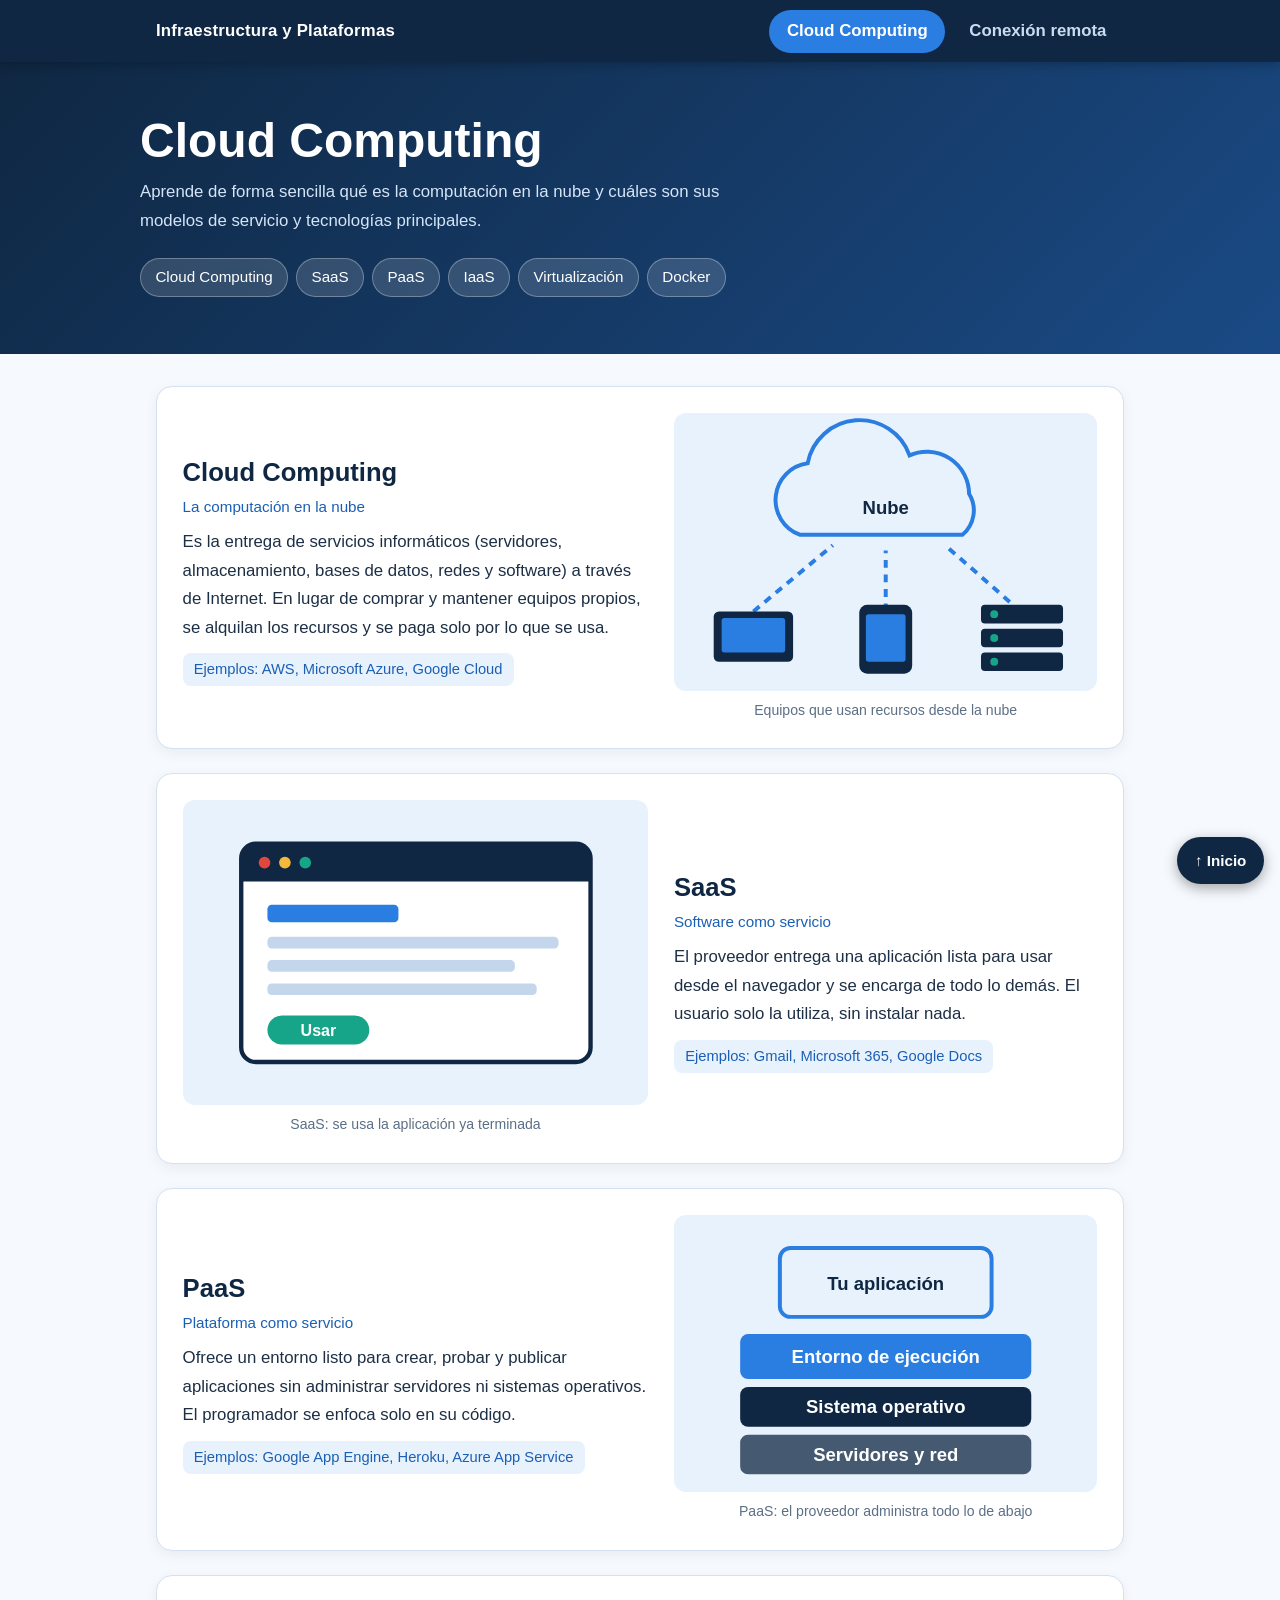
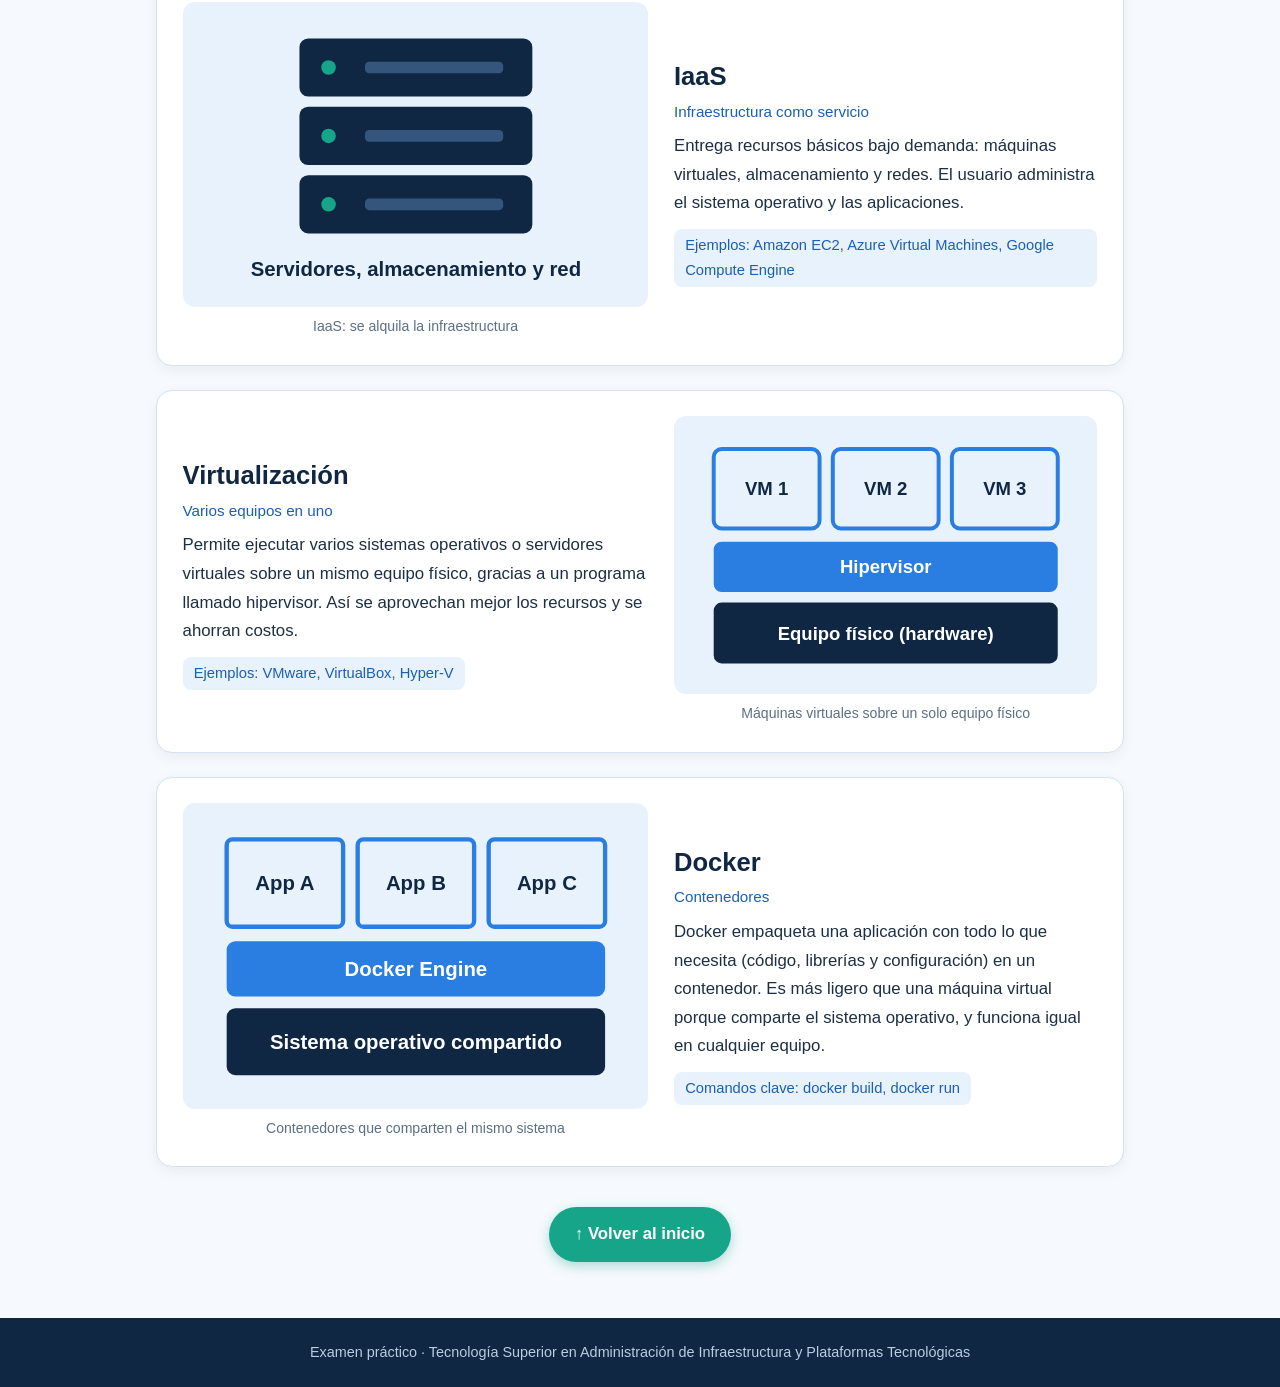
==== index.html @ dad70d34 "Subo los archivos del sitio web." ====
<!DOCTYPE html>
<html lang="es">
<head>
  <meta charset="UTF-8">
  <meta name="viewport" content="width=device-width, initial-scale=1">
  <title>Cloud Computing</title>
  <link rel="stylesheet" href="style.css">
</head>
<body id="inicio">
  <nav class="menu" aria-label="Menú principal">
    <div class="menu-in">
      <span class="marca">Infraestructura y Plataformas</span>
      <ul>
        <li><a class="enlace activo" href="index.html" aria-current="page">Cloud Computing</a></li>
        <li><a class="enlace" href="conexion-remota.html">Conexión remota</a></li>
      </ul>
    </div>
  </nav>

  <header class="hero">
    <div class="hero-in">
      <h1>Cloud Computing</h1>
      <p>Aprende de forma sencilla qué es la computación en la nube y cuáles son sus modelos de servicio y tecnologías principales.</p>
      <ul class="chips">
        <li><a href="#nube">Cloud Computing</a></li>
        <li><a href="#saas">SaaS</a></li>
        <li><a href="#paas">PaaS</a></li>
        <li><a href="#iaas">IaaS</a></li>
        <li><a href="#virtualizacion">Virtualización</a></li>
        <li><a href="#docker">Docker</a></li>
      </ul>
    </div>
  </header>

  <main>
    <section class="tema" id="nube">
      <div class="texto">
        <h2>Cloud Computing <small>La computación en la nube</small></h2>
        <p>Es la entrega de servicios informáticos (servidores, almacenamiento, bases de datos, redes y software) a través de Internet. En lugar de comprar y mantener equipos propios, se alquilan los recursos y se paga solo por lo que se usa.</p>
        <span class="ejemplo">Ejemplos: AWS, Microsoft Azure, Google Cloud</span>
      </div>
      <figure>
        <svg viewBox="0 0 320 210" role="img" aria-label="Laptop, celular y servidor conectados a la nube">
          <path class="l-azul c-blanco" d="M95 92a28 28 0 0 1 6-54 40 40 0 0 1 77-6 32 32 0 0 1 45 29 24 24 0 0 1-5 31z"/>
          <text class="t" x="160" y="76">Nube</text>
          <path class="l-punto" d="M60 150L120 100M160 150V104M262 150L205 100"/>
          <rect class="c-noche" x="30" y="150" width="60" height="38" rx="4"/><rect class="c-azul" x="36" y="155" width="48" height="26" rx="2"/>
          <rect class="c-noche" x="140" y="145" width="40" height="52" rx="6"/><rect class="c-azul" x="145" y="152" width="30" height="36" rx="2"/>
          <rect class="c-noche" x="232" y="145" width="62" height="14" rx="3"/><rect class="c-noche" x="232" y="163" width="62" height="14" rx="3"/><rect class="c-noche" x="232" y="181" width="62" height="14" rx="3"/>
          <circle class="c-menta" cx="242" cy="152" r="3"/><circle class="c-menta" cx="242" cy="170" r="3"/><circle class="c-menta" cx="242" cy="188" r="3"/>
        </svg>
        <figcaption>Equipos que usan recursos desde la nube</figcaption>
      </figure>
    </section>

    <section class="tema" id="saas">
      <div class="texto">
        <h2>SaaS <small>Software como servicio</small></h2>
        <p>El proveedor entrega una aplicación lista para usar desde el navegador y se encarga de todo lo demás. El usuario solo la utiliza, sin instalar nada.</p>
        <span class="ejemplo">Ejemplos: Gmail, Microsoft 365, Google Docs</span>
      </div>
      <figure>
        <svg viewBox="0 0 320 210" role="img" aria-label="Ventana de navegador con una aplicación lista para usar">
          <rect class="l-noche" x="40" y="30" width="240" height="150" rx="10"/>
          <path class="c-noche" d="M40 40a10 10 0 0 1 10-10h220a10 10 0 0 1 10 10v16H40z"/>
          <circle class="c-rojo" cx="56" cy="43" r="4"/><circle cx="70" cy="43" r="4" fill="#f5b83d"/><circle class="c-menta" cx="84" cy="43" r="4"/>
          <rect class="c-azul" x="58" y="72" width="90" height="12" rx="3"/>
          <rect x="58" y="94" width="200" height="8" rx="3" fill="#c3d6ec"/><rect x="58" y="110" width="170" height="8" rx="3" fill="#c3d6ec"/><rect x="58" y="126" width="185" height="8" rx="3" fill="#c3d6ec"/>
          <rect class="c-menta" x="58" y="148" width="70" height="20" rx="10"/>
          <text class="t-b" x="93" y="162" style="font-size:11px">Usar</text>
        </svg>
        <figcaption>SaaS: se usa la aplicación ya terminada</figcaption>
      </figure>
    </section>

    <section class="tema" id="paas">
      <div class="texto">
        <h2>PaaS <small>Plataforma como servicio</small></h2>
        <p>Ofrece un entorno listo para crear, probar y publicar aplicaciones sin administrar servidores ni sistemas operativos. El programador se enfoca solo en su código.</p>
        <span class="ejemplo">Ejemplos: Google App Engine, Heroku, Azure App Service</span>
      </div>
      <figure>
        <svg viewBox="0 0 320 210" role="img" aria-label="Aplicación sobre una plataforma administrada">
          <rect class="l-azul c-blanco" x="80" y="25" width="160" height="52" rx="8"/>
          <text class="t" x="160" y="57">Tu aplicación</text>
          <rect class="c-azul" x="50" y="90" width="220" height="34" rx="6"/><text class="t-b" x="160" y="112">Entorno de ejecución</text>
          <rect class="c-noche" x="50" y="130" width="220" height="30" rx="6"/><text class="t-b" x="160" y="150">Sistema operativo</text>
          <rect class="c-noche" x="50" y="166" width="220" height="30" rx="6" style="opacity:.75"/><text class="t-b" x="160" y="186">Servidores y red</text>
        </svg>
        <figcaption>PaaS: el proveedor administra todo lo de abajo</figcaption>
      </figure>
    </section>

    <section class="tema" id="iaas">
      <div class="texto">
        <h2>IaaS <small>Infraestructura como servicio</small></h2>
        <p>Entrega recursos básicos bajo demanda: máquinas virtuales, almacenamiento y redes. El usuario administra el sistema operativo y las aplicaciones.</p>
        <span class="ejemplo">Ejemplos: Amazon EC2, Azure Virtual Machines, Google Compute Engine</span>
      </div>
      <figure>
        <svg viewBox="0 0 320 210" role="img" aria-label="Servidores de una infraestructura en la nube">
          <g>
            <rect class="c-noche" x="80" y="25" width="160" height="40" rx="6"/><rect class="c-noche" x="80" y="72" width="160" height="40" rx="6"/><rect class="c-noche" x="80" y="119" width="160" height="40" rx="6"/>
            <circle class="c-menta" cx="100" cy="45" r="5"/><circle class="c-menta" cx="100" cy="92" r="5"/><circle class="c-menta" cx="100" cy="139" r="5"/>
            <rect x="125" y="41" width="95" height="8" rx="3" fill="#35557d"/><rect x="125" y="88" width="95" height="8" rx="3" fill="#35557d"/><rect x="125" y="135" width="95" height="8" rx="3" fill="#35557d"/>
          </g>
          <text class="t" x="160" y="188">Servidores, almacenamiento y red</text>
        </svg>
        <figcaption>IaaS: se alquila la infraestructura</figcaption>
      </figure>
    </section>

    <section class="tema" id="virtualizacion">
      <div class="texto">
        <h2>Virtualización <small>Varios equipos en uno</small></h2>
        <p>Permite ejecutar varios sistemas operativos o servidores virtuales sobre un mismo equipo físico, gracias a un programa llamado hipervisor. Así se aprovechan mejor los recursos y se ahorran costos.</p>
        <span class="ejemplo">Ejemplos: VMware, VirtualBox, Hyper-V</span>
      </div>
      <figure>
        <svg viewBox="0 0 320 210" role="img" aria-label="Tres máquinas virtuales sobre un hipervisor y un equipo físico">
          <rect class="l-azul c-blanco" x="30" y="25" width="80" height="60" rx="6"/><text class="t" x="70" y="60">VM 1</text>
          <rect class="l-azul c-blanco" x="120" y="25" width="80" height="60" rx="6"/><text class="t" x="160" y="60">VM 2</text>
          <rect class="l-azul c-blanco" x="210" y="25" width="80" height="60" rx="6"/><text class="t" x="250" y="60">VM 3</text>
          <rect class="c-azul" x="30" y="95" width="260" height="38" rx="6"/><text class="t-b" x="160" y="119">Hipervisor</text>
          <rect class="c-noche" x="30" y="141" width="260" height="46" rx="6"/><text class="t-b" x="160" y="169">Equipo físico (hardware)</text>
        </svg>
        <figcaption>Máquinas virtuales sobre un solo equipo físico</figcaption>
      </figure>
    </section>

    <section class="tema" id="docker">
      <div class="texto">
        <h2>Docker <small>Contenedores</small></h2>
        <p>Docker empaqueta una aplicación con todo lo que necesita (código, librerías y configuración) en un contenedor. Es más ligero que una máquina virtual porque comparte el sistema operativo, y funciona igual en cualquier equipo.</p>
        <span class="ejemplo">Comandos clave: docker build, docker run</span>
      </div>
      <figure>
        <svg viewBox="0 0 320 210" role="img" aria-label="Tres contenedores sobre Docker Engine">
          <rect class="l-azul c-blanco" x="30" y="25" width="80" height="60" rx="4"/><text class="t" x="70" y="60">App A</text>
          <rect class="l-azul c-blanco" x="120" y="25" width="80" height="60" rx="4"/><text class="t" x="160" y="60">App B</text>
          <rect class="l-azul c-blanco" x="210" y="25" width="80" height="60" rx="4"/><text class="t" x="250" y="60">App C</text>
          <rect class="c-azul" x="30" y="95" width="260" height="38" rx="6"/><text class="t-b" x="160" y="119">Docker Engine</text>
          <rect class="c-noche" x="30" y="141" width="260" height="46" rx="6"/><text class="t-b" x="160" y="169">Sistema operativo compartido</text>
        </svg>
        <figcaption>Contenedores que comparten el mismo sistema</figcaption>
      </figure>
    </section>

    <div class="fila-boton"><a class="boton" href="#inicio">↑ Volver al inicio</a></div>
  </main>

  <a class="flotante" href="#inicio" aria-label="Volver al inicio de la página">↑ Inicio</a>
  <footer>Examen práctico · Tecnología Superior en Administración de Infraestructura y Plataformas Tecnológicas</footer>
</body>
</html>
---- style.css ----
:root{--noche:#0f2742;--azul:#2a7de1;--azul-osc:#1b5fb4;--cielo:#e8f2fd;--menta:#17a589;--papel:#f6f9fd;--texto:#1d2f45;--suave:#5b6f86;--linea:#d3e1f1}
*{box-sizing:border-box}
html{scroll-behavior:smooth;scroll-padding-top:80px}
@media (prefers-reduced-motion:reduce){html{scroll-behavior:auto}}
body{margin:0;font-family:"Segoe UI",Roboto,Helvetica,Arial,sans-serif;font-size:1.05rem;line-height:1.7;color:var(--texto);background:var(--papel)}
a{color:var(--azul-osc)}
:focus-visible{outline:3px solid #f5b83d;outline-offset:3px}

/* Barra de menú */
.menu{position:sticky;top:0;z-index:10;background:var(--noche);box-shadow:0 2px 10px rgba(0,0,0,.25)}
.menu-in{max-width:1000px;margin:0 auto;padding:.6rem 1rem;display:flex;align-items:center;justify-content:space-between;flex-wrap:wrap;gap:.5rem}
.marca{color:#fff;font-weight:700;letter-spacing:.2px}
.menu ul{list-style:none;margin:0;padding:0;display:flex;gap:.4rem}
.menu a.enlace{display:block;padding:.45rem 1.1rem;border-radius:999px;color:#c9dcf2;text-decoration:none;font-weight:600}
.menu a.enlace:hover{background:rgba(255,255,255,.12);color:#fff}
.menu a.enlace.activo{background:var(--azul);color:#fff}

/* Portada */
.hero{background:linear-gradient(135deg,var(--noche) 0%,#1a4a85 100%);color:#fff;padding:3.2rem 1rem 3.6rem}
.hero-in{max-width:1000px;margin:0 auto}
.hero h1{margin:0 0 .6rem;font-size:clamp(2rem,5vw,3rem);line-height:1.15}
.hero p{max-width:640px;margin:0 0 1.4rem;color:#d5e5f8}
.chips{display:flex;flex-wrap:wrap;gap:.5rem;padding:0;margin:0;list-style:none}
.chips a{display:inline-block;padding:.35rem .9rem;border-radius:999px;background:rgba(255,255,255,.14);color:#fff;text-decoration:none;font-size:.95rem;border:1px solid rgba(255,255,255,.3)}
.chips a:hover{background:#fff;color:var(--noche)}

/* Contenido */
main{max-width:1000px;margin:0 auto;padding:2rem 1rem 1rem}
.tema{display:grid;grid-template-columns:1.1fr 1fr;gap:1.6rem;align-items:center;background:#fff;border:1px solid var(--linea);border-radius:16px;padding:1.6rem;margin-bottom:1.5rem;box-shadow:0 4px 14px rgba(15,39,66,.06)}
.tema:nth-of-type(even) .texto{order:2}
.tema h2{margin:.1rem 0 .5rem;font-size:1.6rem;color:var(--noche)}
.tema h2 small{display:block;font-size:.95rem;font-weight:500;color:var(--azul-osc)}
.tema p{margin:0 0 .7rem}
.ejemplo{display:inline-block;background:var(--cielo);color:var(--azul-osc);border-radius:8px;padding:.25rem .7rem;font-size:.92rem}
figure{margin:0}
figure svg{display:block;width:100%;height:auto;background:var(--cielo);border-radius:12px}
figcaption{margin-top:.5rem;font-size:.88rem;color:var(--suave);text-align:center}

/* Botones */
.fila-boton{text-align:center;padding:1rem 1rem 2.5rem}
.boton{display:inline-block;background:var(--menta);color:#fff;text-decoration:none;font-weight:700;padding:.8rem 1.6rem;border-radius:999px;box-shadow:0 4px 12px rgba(23,165,137,.35)}
.boton:hover{background:#12846f}
.flotante{position:fixed;right:1rem;bottom:1rem;z-index:20;background:var(--noche);color:#fff;text-decoration:none;font-weight:600;padding:.65rem 1.1rem;border-radius:999px;box-shadow:0 4px 14px rgba(0,0,0,.35);font-size:.95rem}
.flotante:hover{background:var(--azul)}

footer{background:var(--noche);color:#b9cde4;text-align:center;padding:1.4rem 1rem;font-size:.9rem}

/* Dibujos (SVG) */
.c-azul{fill:var(--azul)}.c-noche{fill:var(--noche)}.c-blanco{fill:#fff}.c-menta{fill:var(--menta)}.c-rojo{fill:#e0483e}
.l-azul{stroke:var(--azul);stroke-width:3;fill:none}.l-noche{stroke:var(--noche);stroke-width:3;fill:#fff}
.l-punto{stroke:var(--azul);stroke-width:3;stroke-dasharray:6 5;fill:none}
.t{font-family:"Segoe UI",Arial,sans-serif;font-size:14px;font-weight:600;fill:var(--noche);text-anchor:middle}
.t-b{font-family:"Segoe UI",Arial,sans-serif;font-size:14px;font-weight:600;fill:#fff;text-anchor:middle}

@media (max-width:760px){
  .tema{grid-template-columns:1fr;padding:1.2rem}
  .tema:nth-of-type(even) .texto{order:0}
  .marca{display:none}
  .menu-in{justify-content:center}
}
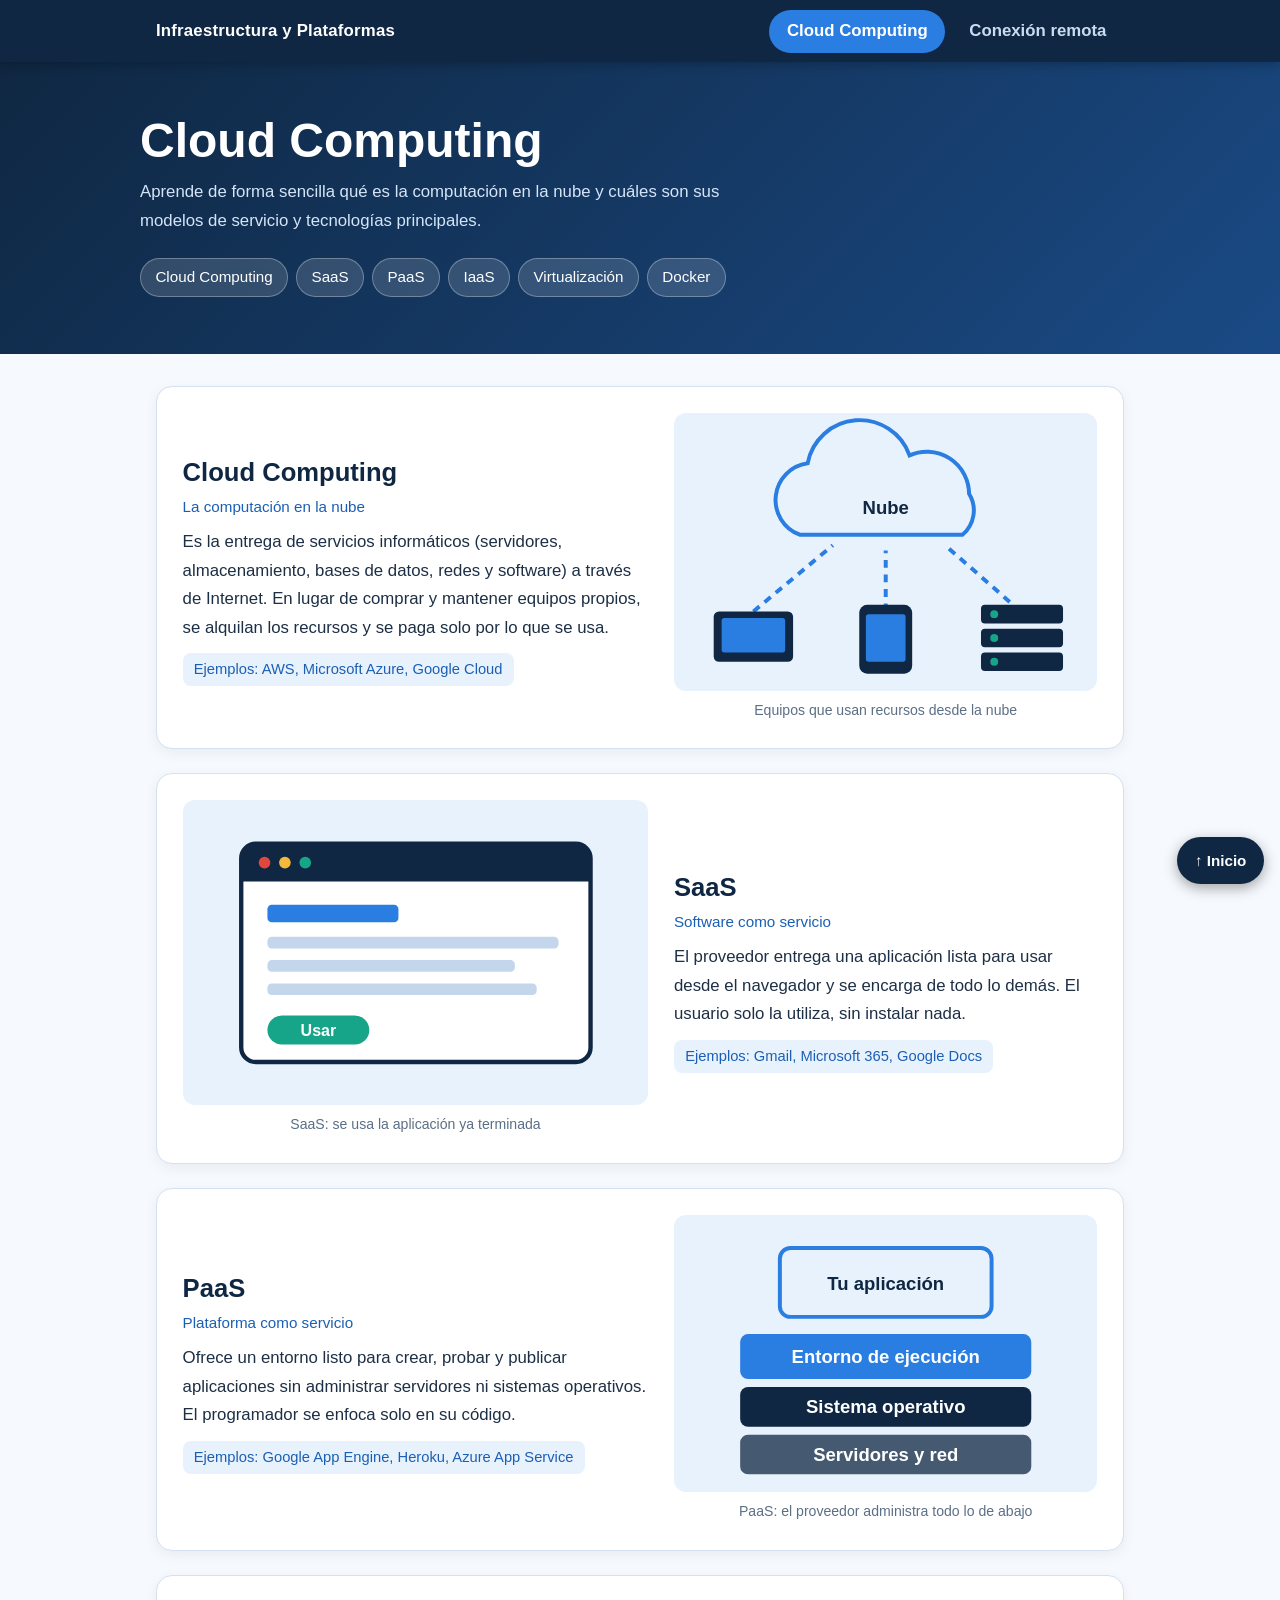
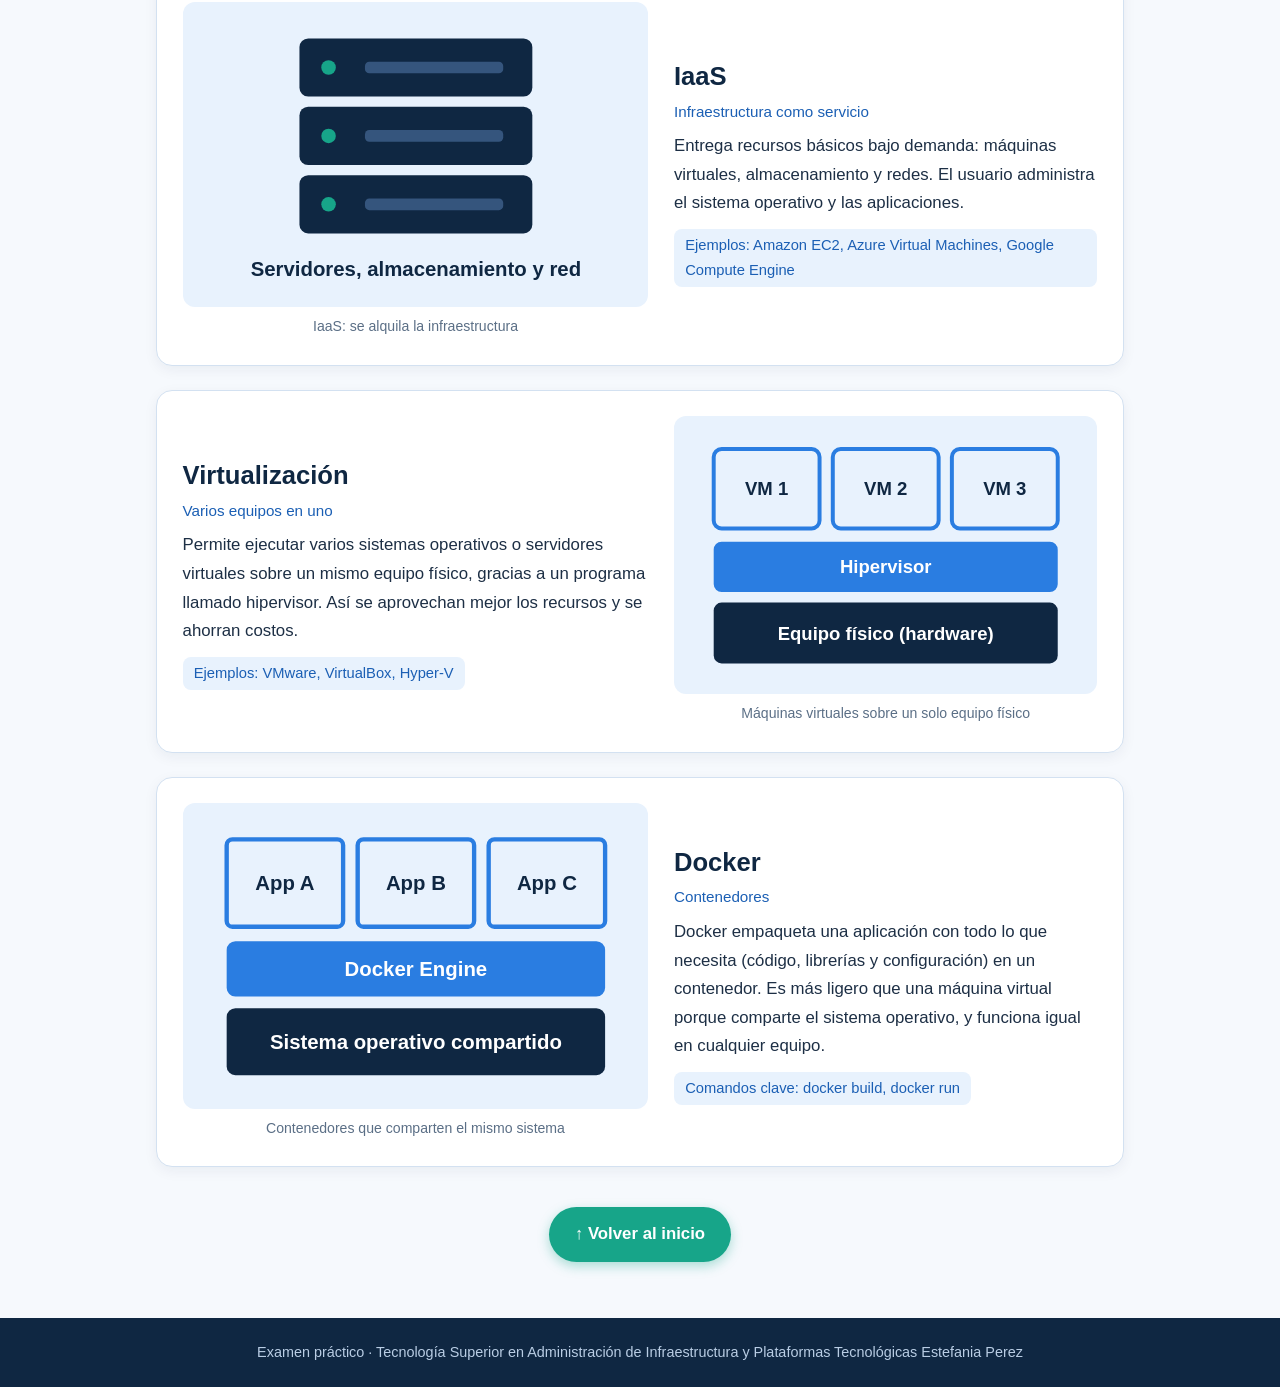
==== commit e3716975: "Update footer text to include author's name" ====
--- a/index.html
+++ b/index.html
@@ -150,6 +150,6 @@
   </main>
 
   <a class="flotante" href="#inicio" aria-label="Volver al inicio de la página">↑ Inicio</a>
-  <footer>Examen práctico · Tecnología Superior en Administración de Infraestructura y Plataformas Tecnológicas</footer>
+  <footer>Examen práctico · Tecnología Superior en Administración de Infraestructura y Plataformas Tecnológicas Estefania Perez</footer>
 </body>
 </html>
